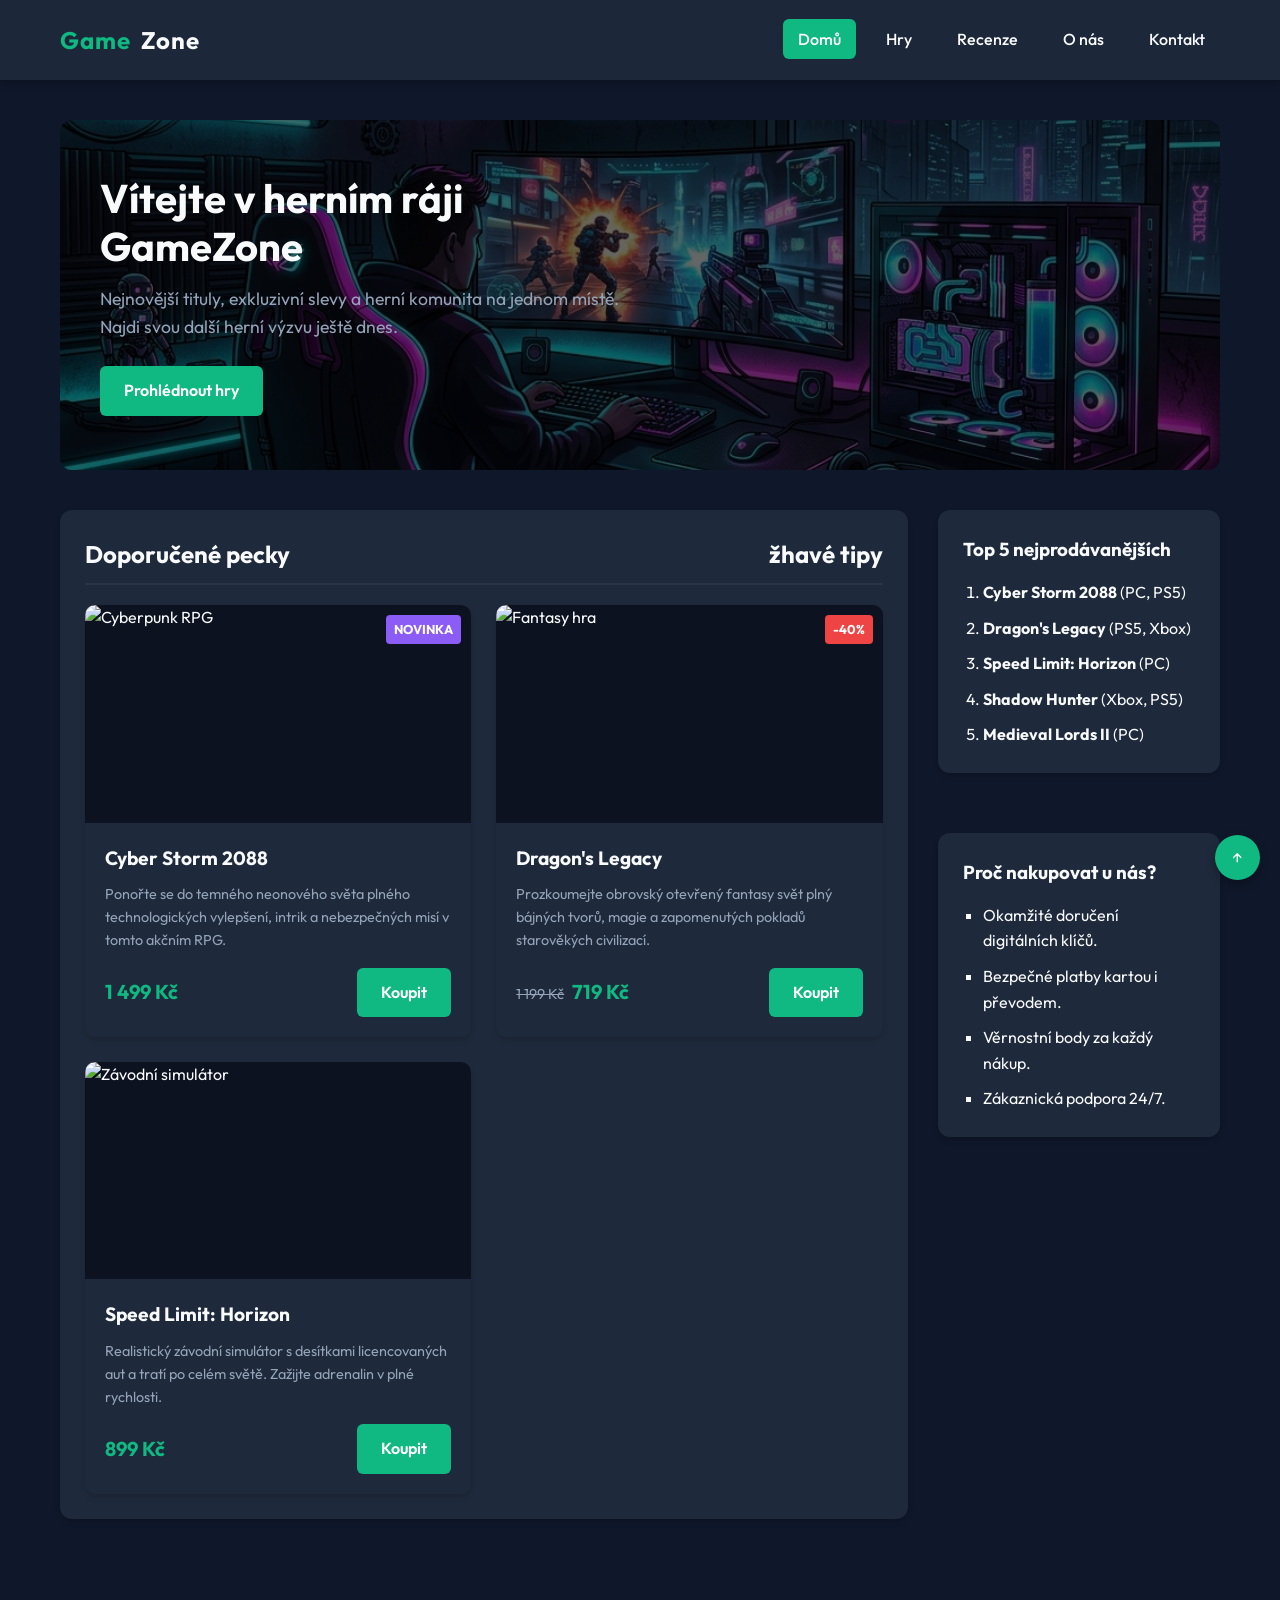
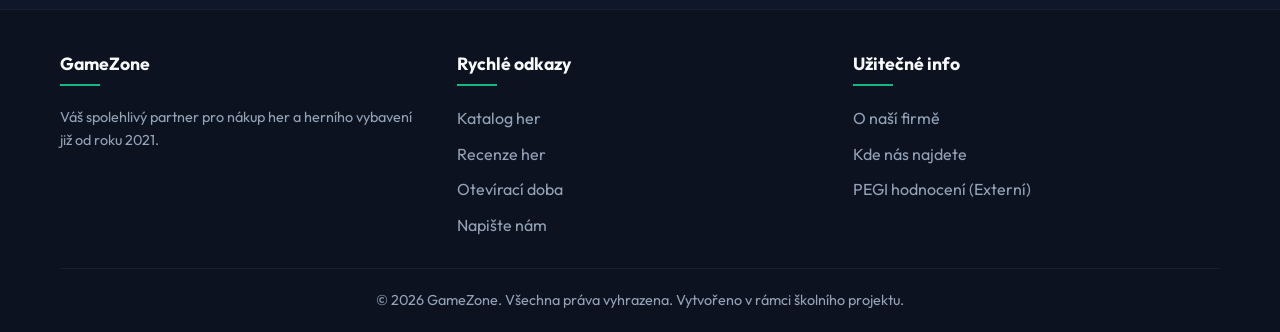
==== index.html @ 2b9ac9d6 "Add files via upload" ====
<!DOCTYPE html>
<html lang="cs">
<head>
  <meta charset="UTF-8">
  <meta name="viewport" content="width=device-width, initial-scale=1.0">
  <title>GameZone | Herní e-shop</title>
  <link rel="preconnect" href="https://fonts.googleapis.com">
  <link rel="preconnect" href="https://fonts.gstatic.com" crossorigin>
  <link href="https://fonts.googleapis.com/css2?family=Outfit:wght@400;500;600;700&family=Inter:wght@400;500;600&display=swap" rel="stylesheet">
  <link rel="stylesheet" href="style.css">
</head>
<body>

  <header>
    <div class="header-container">
      <a href="index.html" class="logo">
        <span>Game</span>Zone
      </a>
      <nav id="navigace">
        <ul>
          <li class="aktivni"><a href="index.html">Domů</a></li>
          <li><a href="obchod.html">Hry</a></li>
          <li><a href="recenze.html">Recenze</a></li>
          <li><a href="o-nas.html">O nás</a></li>
          <li><a href="kontakt.html">Kontakt</a></li>
        </ul>
      </nav>
    </div>
  </header>

  <main>
    <div class="hero">
      <img src="images/banner.png" alt="Herní pokoj" class="hero-img">
      <div class="hero-obsah">
        <h1>Vítejte v herním ráji GameZone</h1>
        <p>Nejnovější tituly, exkluzivní slevy a herní komunita na jednom místě. Najdi svou další herní výzvu ještě dnes.</p>
        <a href="obchod.html" class="tlacitko">Prohlédnout hry</a>
      </div>
    </div>

    <div class="layout-dvousloupcovy">
      <div class="hlavni-obsah">
        <section class="karta-sekce">
          <h2>Doporučené pecky <span>žhavé tipy</span></h2>
          <div class="mrizka-her">
            <article class="karta-hry">
              <div class="karta-hry-img-kontejner">
                <span class="stitok">Novinka</span>
                <img src="https://images.unsplash.com/photo-1542751371-adc38448a05e?q=80&w=400" alt="Cyberpunk RPG">
              </div>
              <div class="karta-hry-obsah">
                <h3>Cyber Storm 2088</h3>
                <p>Ponořte se do temného neonového světa plného technologických vylepšení, intrik a nebezpečných misí v tomto akčním RPG.</p>
                <div class="karta-hry-footer">
                  <span class="cena">1 499 Kč</span>
                  <a href="obchod.html" class="tlacitko">Koupit</a>
                </div>
              </div>
            </article>

            <article class="karta-hry">
              <div class="karta-hry-img-kontejner">
                <span class="stitok stitok-sleva">-40%</span>
                <img src="https://images.unsplash.com/photo-1552820728-8b83bb6b773f?q=80&w=400" alt="Fantasy hra">
              </div>
              <div class="karta-hry-obsah">
                <h3>Dragon's Legacy</h3>
                <p>Prozkoumejte obrovský otevřený fantasy svět plný bájných tvorů, magie a zapomenutých pokladů starověkých civilizací.</p>
                <div class="karta-hry-footer">
                  <div>
                    <span class="cena-puvodni">1 199 Kč</span>
                    <span class="cena">719 Kč</span>
                  </div>
                  <a href="obchod.html" class="tlacitko">Koupit</a>
                </div>
              </div>
            </article>

            <article class="karta-hry">
              <div class="karta-hry-img-kontejner">
                <img src="https://images.unsplash.com/photo-1511512578047-dfb367046420?q=80&w=400" alt="Závodní simulátor">
              </div>
              <div class="karta-hry-obsah">
                <h3>Speed Limit: Horizon</h3>
                <p>Realistický závodní simulátor s desítkami licencovaných aut a tratí po celém světě. Zažijte adrenalin v plné rychlosti.</p>
                <div class="karta-hry-footer">
                  <span class="cena">899 Kč</span>
                  <a href="obchod.html" class="tlacitko">Koupit</a>
                </div>
              </div>
            </article>
          </div>
        </section>
      </div>

      <aside class="bocni-panel">
        <section class="karta-sekce">
          <h3>Top 5 nejprodávanějších</h3>
          <ol style="margin-left: 20px; margin-top: 15px; display: flex; flex-direction: column; gap: 10px;">
            <li><strong>Cyber Storm 2088</strong> (PC, PS5)</li>
            <li><strong>Dragon's Legacy</strong> (PS5, Xbox)</li>
            <li><strong>Speed Limit: Horizon</strong> (PC)</li>
            <li><strong>Shadow Hunter</strong> (Xbox, PS5)</li>
            <li><strong>Medieval Lords II</strong> (PC)</li>
          </ol>
        </section>

        <section class="karta-sekce">
          <h3>Proč nakupovat u nás?</h3>
          <ul style="margin-left: 20px; margin-top: 15px; display: flex; flex-direction: column; gap: 10px; list-style-type: square;">
            <li>Okamžité doručení digitálních klíčů.</li>
            <li>Bezpečné platby kartou i převodem.</li>
            <li>Věrnostní body za každý nákup.</li>
            <li>Zákaznická podpora 24/7.</li>
          </ul>
        </section>
      </aside>
    </div>
  </main>

  <a href="#" class="zpet-nahoru" aria-label="Zpět nahoru">&#8593;</a>

  <footer>
    <div class="footer-container">
      <div class="footer-sloupce">
        <div class="footer-sloupec">
          <h4>GameZone</h4>
          <p style="color: var(--barva-textu-sekundarni); font-size: 0.9rem;">Váš spolehlivý partner pro nákup her a herního vybavení již od roku 2021.</p>
        </div>
        <div class="footer-sloupec">
          <h4>Rychlé odkazy</h4>
          <ul>
            <li><a href="obchod.html">Katalog her</a></li>
            <li><a href="recenze.html">Recenze her</a></li>
            <li><a href="o-nas.html">Otevírací doba</a></li>
            <li><a href="kontakt.html">Napište nám</a></li>
          </ul>
        </div>
        <div class="footer-sloupec">
          <h4>Užitečné info</h4>
          <ul>
            <li><a href="o-nas.html#historie">O naší firmě</a></li>
            <li><a href="kontakt.html#adresa">Kde nás najdete</a></li>
            <li><a href="https://www.pegi.info/" target="_blank" rel="noopener noreferrer">PEGI hodnocení (Externí)</a></li>
          </ul>
        </div>
      </div>
      <div class="footer-spodek">
        <p>&copy; 2026 GameZone. Všechna práva vyhrazena. Vytvořeno v rámci školního projektu.</p>
      </div>
    </div>
  </footer>

</body>
</html>
---- style.css ----
:root {
  --barva-pozadi: #0f172a;
  --barva-panelu: #1e293b;
  --barva-hlavni: #10b981;
  --barva-hlavni-hover: #059669;
  --barva-akcent: #8b5cf6;
  --barva-textu: #f8fafc;
  --barva-textu-sekundarni: #94a3b8;
  --stine-karty: 0 4px 6px -1px rgb(0 0 0 / 0.1), 0 2px 4px -2px rgb(0 0 0 / 0.1);
  --prechod: all 0.3s ease;
}

* {
  box-sizing: border-box;
  margin: 0;
  padding: 0;
}

body {
  font-family: 'Outfit', 'Inter', system-ui, -apple-system, sans-serif;
  background-color: var(--barva-pozadi);
  color: var(--barva-textu);
  line-height: 1.6;
  padding-top: 80px;
}

a {
  color: inherit;
  text-decoration: none;
}

img {
  max-width: 100%;
  height: auto;
  display: block;
}

header {
  position: fixed;
  top: 0;
  left: 0;
  width: 100%;
  height: 80px;
  background-color: rgba(30, 41, 59, 0.95);
  backdrop-filter: blur(8px);
  z-index: 1000;
  box-shadow: 0 2px 10px rgba(0, 0, 0, 0.3);
}

.header-container {
  max-width: 1200px;
  margin: 0 auto;
  padding: 0 20px;
  height: 100%;
  display: flex;
  justify-content: space-between;
  align-items: center;
}

.logo {
  display: flex;
  align-items: center;
  gap: 10px;
  font-size: 1.5rem;
  font-weight: 700;
  letter-spacing: 1px;
}

.logo img {
  height: 40px;
  width: auto;
}

.logo span {
  color: var(--barva-hlavni);
}

nav ul {
  display: flex;
  list-style: none;
  gap: 15px;
}

nav a {
  padding: 10px 15px;
  border-radius: 6px;
  font-weight: 500;
  transition: var(--prechod);
}

nav a:hover {
  background-color: rgba(255, 255, 255, 0.1);
  color: var(--barva-hlavni);
}

nav li.aktivni a {
  background-color: var(--barva-hlavni);
  color: #ffffff;
}



main {
  max-width: 1200px;
  margin: 40px auto;
  padding: 0 20px;
  min-height: calc(100vh - 280px);
}

.layout-dvousloupcovy {
  display: flex;
  gap: 30px;
}

.hlavni-obsah {
  flex: 3;
}

.bocni-panel {
  flex: 1;
  display: flex;
  flex-direction: column;
  gap: 30px;
}

.hero {
  position: relative;
  border-radius: 12px;
  overflow: hidden;
  margin-bottom: 40px;
  height: 350px;
  display: flex;
  align-items: center;
}

.hero-img {
  position: absolute;
  top: 0;
  left: 0;
  width: 100%;
  height: 100%;
  object-fit: cover;
  z-index: 1;
  filter: brightness(0.4);
}

.hero-obsah {
  position: relative;
  z-index: 2;
  padding: 40px;
  max-width: 600px;
}

.hero h1 {
  font-size: 2.5rem;
  margin-bottom: 15px;
  line-height: 1.2;
}

.hero p {
  color: var(--barva-textu-sekundarni);
  margin-bottom: 25px;
  font-size: 1.1rem;
}

.tlacitko {
  display: inline-block;
  background-color: var(--barva-hlavni);
  color: #ffffff;
  padding: 12px 24px;
  border-radius: 6px;
  font-weight: 600;
  border: none;
  cursor: pointer;
  transition: var(--prechod);
}

.tlacitko:hover {
  background-color: var(--barva-hlavni-hover);
  transform: translateY(-2px);
}

.tlacitko-sekundarni {
  background-color: transparent;
  border: 2px solid var(--barva-hlavni);
  color: var(--barva-hlavni);
}

.tlacitko-sekundarni:hover {
  background-color: var(--barva-hlavni);
  color: #ffffff;
}

.karta-sekce {
  background-color: var(--barva-panelu);
  border-radius: 12px;
  padding: 25px;
  margin-bottom: 30px;
  box-shadow: var(--stine-karty);
}

.karta-sekce h2 {
  margin-bottom: 20px;
  padding-bottom: 10px;
  border-bottom: 2px solid rgba(255, 255, 255, 0.05);
  display: flex;
  align-items: center;
  justify-content: space-between;
}

.mrizka-her {
  display: grid;
  grid-template-columns: repeat(auto-fill, minmax(280px, 1fr));
  gap: 25px;
}

.karta-hry {
  background-color: var(--barva-panelu);
  border-radius: 10px;
  overflow: hidden;
  box-shadow: var(--stine-karty);
  transition: var(--prechod);
  position: relative;
  display: flex;
  flex-direction: column;
}

.karta-hry:hover {
  transform: translateY(-5px);
  box-shadow: 0 10px 15px -3px rgb(0 0 0 / 0.3);
}

.karta-hry-img-kontejner {
  position: relative;
  padding-top: 56.25%;
  background-color: #0c1220;
}

.karta-hry img {
  position: absolute;
  top: 0;
  left: 0;
  width: 100%;
  height: 100%;
  object-fit: cover;
}

.stitok {
  position: absolute;
  top: 10px;
  right: 10px;
  background-color: var(--barva-akcent);
  color: white;
  padding: 4px 8px;
  font-size: 0.8rem;
  font-weight: 700;
  border-radius: 4px;
  z-index: 2;
  text-transform: uppercase;
}

.stitok-sleva {
  background-color: #ef4444;
}

.karta-hry-obsah {
  padding: 20px;
  display: flex;
  flex-direction: column;
  flex-grow: 1;
}

.karta-hry h3 {
  margin-bottom: 10px;
  font-size: 1.2rem;
}

.karta-hry p {
  color: var(--barva-textu-sekundarni);
  font-size: 0.9rem;
  margin-bottom: 15px;
  flex-grow: 1;
}

.karta-hry-footer {
  display: flex;
  justify-content: space-between;
  align-items: center;
  margin-top: auto;
}

.cena {
  font-size: 1.25rem;
  font-weight: 700;
  color: var(--barva-hlavni);
}

.cena-puvodni {
  font-size: 0.9rem;
  color: var(--barva-textu-sekundarni);
  text-decoration: line-through;
  margin-right: 5px;
}

.seznam-clanku {
  display: flex;
  flex-direction: column;
  gap: 25px;
}

.clanek {
  background-color: var(--barva-panelu);
  border-radius: 10px;
  padding: 20px;
  display: flex;
  gap: 20px;
}

.clanek-img {
  width: 200px;
  height: 120px;
  object-fit: cover;
  border-radius: 6px;
  flex-shrink: 0;
}

.clanek-obsah {
  display: flex;
  flex-direction: column;
  justify-content: space-between;
}

.clanek-meta {
  font-size: 0.8rem;
  color: var(--barva-textu-sekundarni);
  margin-bottom: 5px;
}

.clanek h3 {
  margin-bottom: 8px;
}

.clanek p {
  color: var(--barva-textu-sekundarni);
  font-size: 0.9rem;
}

.viceurovnovy-seznam {
  list-style-type: none;
}

.viceurovnovy-seznam > li {
  font-weight: 600;
  margin-bottom: 12px;
  color: var(--barva-hlavni);
}

.viceurovnovy-seznam ul {
  list-style-type: square;
  margin-left: 20px;
  margin-top: 5px;
}

.viceurovnovy-seznam ul li {
  font-weight: 400;
  color: var(--barva-textu);
  margin-bottom: 6px;
}

.viceurovnovy-seznam ul ul {
  list-style-type: circle;
  margin-left: 20px;
}

.viceurovnovy-seznam ul ul li {
  color: var(--barva-textu-sekundarni);
  font-size: 0.9rem;
}

table {
  width: 100%;
  border-collapse: collapse;
  margin-top: 15px;
  font-size: 0.95rem;
}

th, td {
  padding: 12px 15px;
  text-align: left;
}

th {
  background-color: rgba(255, 255, 255, 0.05);
  font-weight: 600;
  border-bottom: 2px solid var(--barva-hlavni);
}

tr {
  border-bottom: 1px solid rgba(255, 255, 255, 0.05);
}

tr:hover {
  background-color: rgba(255, 255, 255, 0.02);
}

.kontaktni-formular {
  display: flex;
  flex-direction: column;
  gap: 20px;
  max-width: 600px;
}

.form-skupina {
  display: flex;
  flex-direction: column;
  gap: 8px;
}

.form-skupina-checkbox {
  flex-direction: row;
  align-items: center;
  gap: 10px;
  cursor: pointer;
}

.form-skupina-checkbox input {
  cursor: pointer;
  width: 18px;
  height: 18px;
}

label {
  font-size: 0.9rem;
  font-weight: 500;
}

input[type="text"],
input[type="email"],
select,
textarea {
  background-color: var(--barva-pozadi);
  border: 1px solid rgba(255, 255, 255, 0.1);
  border-radius: 6px;
  padding: 12px;
  color: var(--barva-textu);
  font-family: inherit;
  font-size: 1rem;
  transition: var(--prechod);
}

input[type="text"]:focus,
input[type="email"]:focus,
select:focus,
textarea:focus {
  outline: none;
  border-color: var(--barva-hlavni);
  box-shadow: 0 0 0 2px rgba(16, 185, 129, 0.2);
}

textarea {
  resize: vertical;
  min-height: 120px;
}



.zpet-nahoru {
  position: fixed;
  bottom: 20px;
  right: 20px;
  background-color: var(--barva-hlavni);
  color: white;
  width: 45px;
  height: 45px;
  border-radius: 50%;
  display: flex;
  align-items: center;
  justify-content: center;
  cursor: pointer;
  transition: var(--prechod);
  border: none;
  z-index: 999;
  box-shadow: 0 4px 10px rgba(0, 0, 0, 0.3);
}

.zpet-nahoru:hover {
  background-color: var(--barva-hlavni-hover);
  transform: translateY(-3px);
}

footer {
  background-color: #0c1220;
  padding: 40px 0 20px;
  margin-top: 60px;
  border-top: 1px solid rgba(255, 255, 255, 0.05);
}

.footer-container {
  max-width: 1200px;
  margin: 0 auto;
  padding: 0 20px;
  display: flex;
  flex-direction: column;
  gap: 30px;
}

.footer-sloupce {
  display: grid;
  grid-template-columns: repeat(auto-fit, minmax(200px, 1fr));
  gap: 30px;
}

.footer-sloupec h4 {
  font-size: 1.1rem;
  margin-bottom: 20px;
  position: relative;
  padding-bottom: 8px;
}

.footer-sloupec h4::after {
  content: '';
  position: absolute;
  left: 0;
  bottom: 0;
  width: 40px;
  height: 2px;
  background-color: var(--barva-hlavni);
}

.footer-sloupec ul {
  list-style: none;
  display: flex;
  flex-direction: column;
  gap: 10px;
}

.footer-sloupec a {
  color: var(--barva-textu-sekundarni);
  transition: var(--prechod);
}

.footer-sloupec a:hover {
  color: var(--barva-hlavni);
  padding-left: 5px;
}

.footer-spodek {
  text-align: center;
  padding-top: 20px;
  border-top: 1px solid rgba(255, 255, 255, 0.05);
  color: var(--barva-textu-sekundarni);
  font-size: 0.9rem;
}

@media (max-width: 992px) {
  .layout-dvousloupcovy {
    flex-direction: column;
  }
  .bocni-panel {
    flex: none;
    width: 100%;
  }
}

@media (max-width: 768px) {
  body {
    padding-top: 130px;
  }
  header {
    height: auto;
    padding: 15px 0;
  }
  .header-container {
    flex-direction: column;
    gap: 15px;
  }
  nav ul {
    flex-wrap: wrap;
    justify-content: center;
    gap: 8px;
  }
  nav a {
    padding: 8px 12px;
    font-size: 0.9rem;
  }
  .hero {
    height: 250px;
  }
  .hero h1 {
    font-size: 1.8rem;
  }
  .hero p {
    font-size: 0.95rem;
  }
  .clanek {
    flex-direction: column;
  }
  .clanek-img {
    width: 100%;
    height: 180px;
  }
}
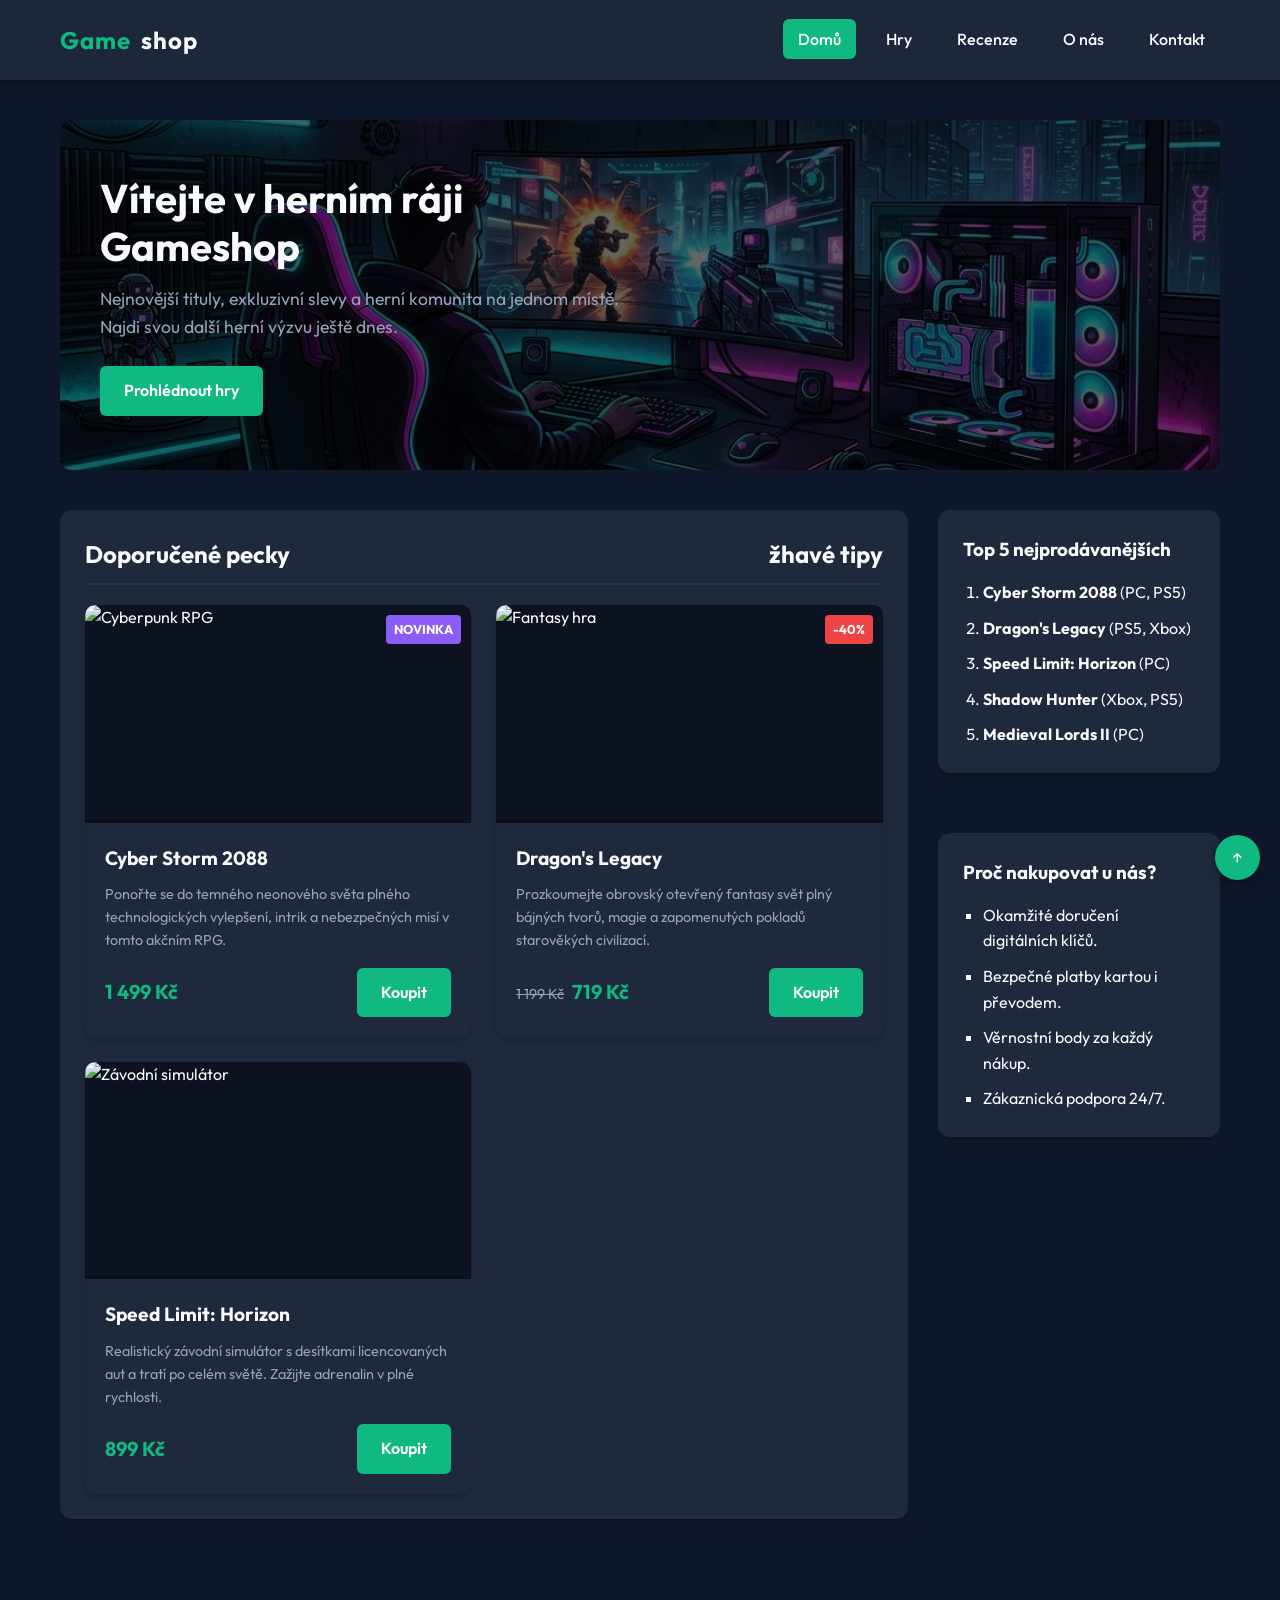
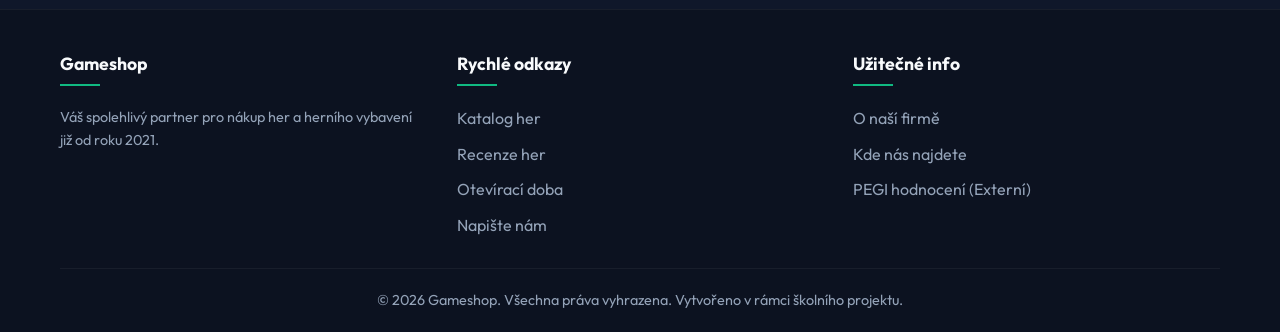
==== commit a9711af7: "Update index.html" ====
--- a/index.html
+++ b/index.html
@@ -3,7 +3,7 @@
 <head>
   <meta charset="UTF-8">
   <meta name="viewport" content="width=device-width, initial-scale=1.0">
-  <title>GameZone | Herní e-shop</title>
+  <title>GameShop | Herní e-shop</title>
   <link rel="preconnect" href="https://fonts.googleapis.com">
   <link rel="preconnect" href="https://fonts.gstatic.com" crossorigin>
   <link href="https://fonts.googleapis.com/css2?family=Outfit:wght@400;500;600;700&family=Inter:wght@400;500;600&display=swap" rel="stylesheet">
@@ -14,7 +14,7 @@
   <header>
     <div class="header-container">
       <a href="index.html" class="logo">
-        <span>Game</span>Zone
+        <span>Game</span>shop
       </a>
       <nav id="navigace">
         <ul>
@@ -32,7 +32,7 @@
     <div class="hero">
       <img src="images/banner.png" alt="Herní pokoj" class="hero-img">
       <div class="hero-obsah">
-        <h1>Vítejte v herním ráji GameZone</h1>
+        <h1>Vítejte v herním ráji Gameshop</h1>
         <p>Nejnovější tituly, exkluzivní slevy a herní komunita na jednom místě. Najdi svou další herní výzvu ještě dnes.</p>
         <a href="obchod.html" class="tlacitko">Prohlédnout hry</a>
       </div>
@@ -124,7 +124,7 @@
     <div class="footer-container">
       <div class="footer-sloupce">
         <div class="footer-sloupec">
-          <h4>GameZone</h4>
+          <h4>Gameshop</h4>
           <p style="color: var(--barva-textu-sekundarni); font-size: 0.9rem;">Váš spolehlivý partner pro nákup her a herního vybavení již od roku 2021.</p>
         </div>
         <div class="footer-sloupec">
@@ -146,7 +146,7 @@
         </div>
       </div>
       <div class="footer-spodek">
-        <p>&copy; 2026 GameZone. Všechna práva vyhrazena. Vytvořeno v rámci školního projektu.</p>
+        <p>&copy; 2026 Gameshop. Všechna práva vyhrazena. Vytvořeno v rámci školního projektu.</p>
       </div>
     </div>
   </footer>
